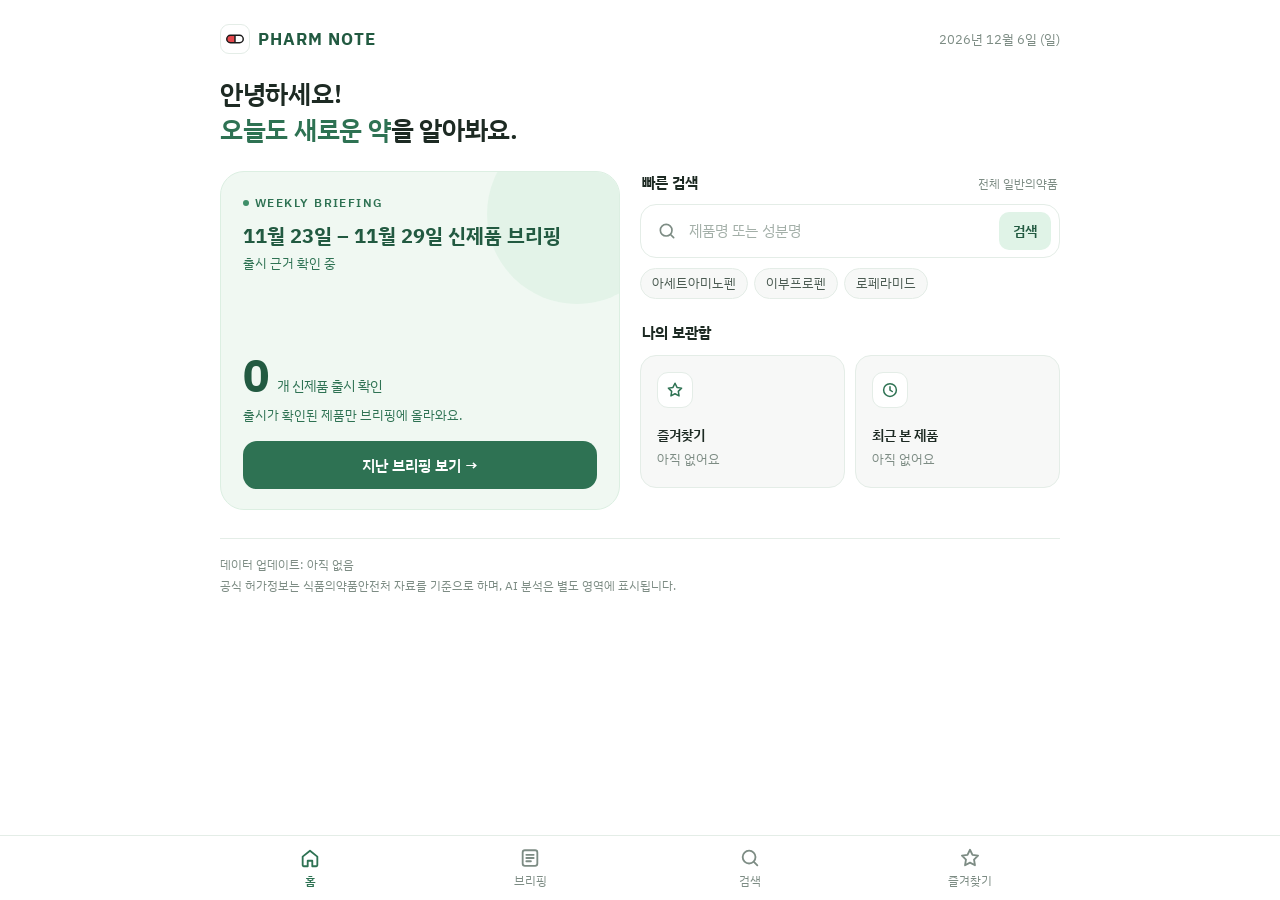
==== index.html @ 7dcdbe64 "Add files via upload" ====
<!DOCTYPE html>
<html lang="ko">
<head>
  <meta charset="UTF-8">
  <meta name="viewport" content="width=device-width, initial-scale=1">
  <title>PHARM NOTE</title>
  <meta name="description" content="약사를 위한 OTC 신제품 브리핑 및 일반의약품 검색">
  <meta name="theme-color" content="#ffffff">
  <link rel="preconnect" href="https://fonts.googleapis.com">
  <link rel="preconnect" href="https://fonts.gstatic.com" crossorigin>
  <link rel="stylesheet" href="https://fonts.googleapis.com/css2?family=IBM+Plex+Sans+KR:wght@400;500;600;700&display=swap">
  <link rel="stylesheet" href="styles/style.css">
</head>
<body>
  <main class="page">

    <!-- ① 상단 -->
    <header class="top">
      <a class="logo" href="index.html" aria-label="PHARM NOTE 홈">
        <span class="logo-mark" aria-hidden="true">
          <svg viewBox="0 0 24 24" aria-hidden="true">
            <path d="M12 8H7a4 4 0 0 0 0 8h5z" fill="#e5484d"/>
            <path d="M12 8h5a4 4 0 0 1 0 8h-5z" fill="#ffffff"/>
            <rect x="3" y="8" width="18" height="8" rx="4" fill="none" stroke="#1a1a1a" stroke-width="1.6"/>
            <path d="M12 8v8" stroke="#1a1a1a" stroke-width="1.6"/>
          </svg>
        </span>
        PHARM NOTE
      </a>
      <span class="today" id="today"></span>
    </header>

    <p class="welcome">안녕하세요!<br><em>오늘도 새로운 약</em>을 알아봐요.</p>

    <div class="home-grid">
      <!-- ② Weekly Briefing (가장 강조되는 카드) -->
      <section class="briefing-card" aria-labelledby="wb-label">
        <span class="eyebrow" id="wb-label"><span class="dot"></span>Weekly Briefing</span>
        <div id="briefing-body" style="display:flex;flex-direction:column;flex:1" aria-live="polite"></div>
      </section>

      <div>
        <!-- ③ 빠른 검색 -->
        <section class="section">
          <div class="section-head">
            <h2 class="section-title">빠른 검색</h2>
            <span class="section-sub">전체 일반의약품</span>
          </div>
          <form class="search-box" id="quick-search" role="search">
            <svg viewBox="0 0 24 24" fill="none" stroke="currentColor" stroke-width="2" stroke-linecap="round" aria-hidden="true"><circle cx="11" cy="11" r="7"/><path d="m20 20-3.5-3.5"/></svg>
            <label class="sr-only" for="q">제품명 또는 성분명</label>
            <input id="q" name="q" type="search" placeholder="제품명 또는 성분명" autocomplete="off">
            <button class="search-go" type="submit">검색</button>
          </form>
          <div class="search-hints">
            <a class="chip" href="pages/search.html?q=%EC%95%84%EC%84%B8%ED%8A%B8%EC%95%84%EB%AF%B8%EB%85%B8%ED%8E%9C">아세트아미노펜</a>
            <a class="chip" href="pages/search.html?q=%EC%9D%B4%EB%B6%80%ED%94%84%EB%A1%9C%ED%8E%9C">이부프로펜</a>
            <a class="chip" href="pages/search.html?q=%EB%A1%9C%ED%8E%98%EB%9D%BC%EB%AF%B8%EB%93%9C">로페라미드</a>
          </div>
        </section>

        <!-- ④ 나의 보관함 (바로가기) -->
        <section class="section">
          <div class="section-head">
            <h2 class="section-title">나의 보관함</h2>
          </div>
          <div class="shelf">
            <a class="shelf-item" href="pages/favorites.html#favorites">
              <span class="shelf-icon" aria-hidden="true">
                <svg viewBox="0 0 24 24" fill="none" stroke="currentColor" stroke-width="2" stroke-linejoin="round"><path d="m12 3 2.7 5.6 6.1.9-4.4 4.3 1 6.1L12 17l-5.4 2.9 1-6.1-4.4-4.3 6.1-.9z"/></svg>
              </span>
              <span>
                <span class="shelf-name">즐겨찾기</span><br>
                <span class="shelf-count" id="fav-count">–</span>
              </span>
            </a>
            <a class="shelf-item" href="pages/favorites.html#recent">
              <span class="shelf-icon" aria-hidden="true">
                <svg viewBox="0 0 24 24" fill="none" stroke="currentColor" stroke-width="2" stroke-linecap="round"><circle cx="12" cy="12" r="8.5"/><path d="M12 7.5V12l3 2"/></svg>
              </span>
              <span>
                <span class="shelf-name">최근 본 제품</span><br>
                <span class="shelf-count" id="recent-count">–</span>
              </span>
            </a>
          </div>
        </section>
      </div>
    </div>

    <footer class="foot-info">
      데이터 업데이트: <span id="updated-at">확인 중…</span><br>
      공식 허가정보는 식품의약품안전처 자료를 기준으로 하며, AI 분석은 별도 영역에 표시됩니다.
    </footer>
  </main>

  <!-- ⑤ 하단 고정 탭 (메뉴 이동) -->
  <nav class="tabbar" aria-label="주요 메뉴">
    <div class="tabbar-inner">
      <a class="tab" href="index.html" aria-current="page">
        <svg viewBox="0 0 24 24" fill="none" stroke="currentColor" stroke-width="2" stroke-linejoin="round"><path d="M4 10.5 12 4l8 6.5V20a1 1 0 0 1-1 1h-4.5v-6h-5v6H5a1 1 0 0 1-1-1z"/></svg>홈
      </a>
      <a class="tab" href="pages/briefing.html">
        <svg viewBox="0 0 24 24" fill="none" stroke="currentColor" stroke-width="2" stroke-linecap="round"><rect x="4" y="3.5" width="16" height="17" rx="2.5"/><path d="M8 8.5h8M8 12h8M8 15.5h5"/></svg>브리핑
      </a>
      <a class="tab" href="pages/search.html">
        <svg viewBox="0 0 24 24" fill="none" stroke="currentColor" stroke-width="2" stroke-linecap="round"><circle cx="11" cy="11" r="7"/><path d="m20 20-3.5-3.5"/></svg>검색
      </a>
      <a class="tab" href="pages/favorites.html">
        <svg viewBox="0 0 24 24" fill="none" stroke="currentColor" stroke-width="2" stroke-linejoin="round"><path d="m12 3 2.7 5.6 6.1.9-4.4 4.3 1 6.1L12 17l-5.4 2.9 1-6.1-4.4-4.3 6.1-.9z"/></svg>즐겨찾기
      </a>
    </div>
  </nav>

  <script src="js/app.js"></script>
  <script src="js/home.js"></script>
</body>
</html>
---- styles/style.css ----
/* =========================================================
   PHARM NOTE — 공통 스타일
   화이트 배경 + 파스텔 그린 / 모바일 우선 반응형
   ========================================================= */

:root {
  /* 색상 */
  --bg: #ffffff;
  --surface: #f7f8f7;           /* 보관함 등 일반 카드: 거의 흰 회색 */
  --card-mint: #f0f8f2;         /* 브리핑 카드: 흰끼 가득한 초록 */
  --card-mint-line: #dcefe2;
  --line: #e4ede7;
  --ink: #1d2a23;
  --ink-soft: #4b5b52;
  --muted: #7d8c84;

  --green-50: #f0f9f3;
  --green-100: #e0f3e7;
  --green-200: #c7e9d4;
  --green-300: #a6dbbd;
  --green-600: #3f8f69;
  --green-700: #2e7253;
  --green-800: #225a41;

  --warn-bg: #fff6e8;
  --warn-ink: #8a5a12;
  --error-bg: #fdeeee;
  --error-ink: #9b2c2c;

  /* 형태 */
  --radius-lg: 24px;
  --radius-md: 16px;
  --radius-sm: 10px;
  --shadow-card: 0 1px 2px rgba(29, 42, 35, 0.04), 0 4px 16px rgba(29, 42, 35, 0.05);

  /* 레이아웃 */
  --page-max: 560px;
  --tabbar-h: 64px;

  --font: "IBM Plex Sans KR", -apple-system, BlinkMacSystemFont, "Apple SD Gothic Neo",
    "Malgun Gothic", "Noto Sans KR", sans-serif;
}

* { box-sizing: border-box; }

html, body {
  margin: 0;
  padding: 0;
  background: var(--bg);
  color: var(--ink);
  font-family: var(--font);
  font-size: 16px;
  line-height: 1.55;
  -webkit-font-smoothing: antialiased;
  word-break: keep-all;
}

a { color: inherit; text-decoration: none; }
button { font: inherit; cursor: pointer; }

.page {
  max-width: var(--page-max);
  margin: 0 auto;
  padding: 20px 20px calc(var(--tabbar-h) + 32px + env(safe-area-inset-bottom, 0px));
}

/* ---------- 상단 헤더 ---------- */
.top {
  display: flex;
  align-items: center;
  justify-content: space-between;
  gap: 12px;
  padding: 4px 0 18px;
}

.logo {
  display: inline-flex;
  align-items: center;
  gap: 8px;
  font-weight: 700;
  font-size: 17px;
  letter-spacing: 0.06em;
  color: var(--green-800);
}

.logo-mark {
  width: 30px;
  height: 30px;
  border-radius: 9px;
  background: #ffffff;
  border: 1px solid var(--line);
  display: grid;
  place-items: center;
}

.logo-mark svg { width: 22px; height: 22px; }

.today {
  font-size: 13px;
  color: var(--muted);
  white-space: nowrap;
}

.welcome {
  margin: 4px 0 22px;
  font-size: 22px;
  font-weight: 600;
  line-height: 1.4;
  letter-spacing: -0.01em;
}

.welcome em {
  font-style: normal;
  color: var(--green-700);
}

/* ---------- Weekly Briefing 강조 카드 ---------- */
.briefing-card {
  position: relative;
  overflow: hidden;
  border-radius: var(--radius-lg);
  background: var(--card-mint);
  border: 1px solid var(--card-mint-line);
  padding: 22px 22px 20px;
  margin-bottom: 18px;
  min-height: 228px;
  display: flex;
  flex-direction: column;
}

.briefing-card::after {
  /* 은은한 원형 장식 */
  content: "";
  position: absolute;
  right: -48px;
  top: -48px;
  width: 180px;
  height: 180px;
  border-radius: 50%;
  background: var(--green-100);
  opacity: 0.8;
  pointer-events: none;
}

.briefing-card > * { position: relative; z-index: 1; }

.eyebrow {
  display: inline-flex;
  align-items: center;
  gap: 6px;
  font-size: 12px;
  font-weight: 600;
  letter-spacing: 0.12em;
  text-transform: uppercase;
  color: var(--green-700);
}

.eyebrow .dot {
  width: 6px;
  height: 6px;
  border-radius: 50%;
  background: var(--green-600);
}

.briefing-title {
  margin: 10px 0 4px;
  font-size: 20px;
  font-weight: 700;
  line-height: 1.35;
  color: var(--green-800);
}

.briefing-period {
  font-size: 13px;
  color: var(--green-700);
}

.briefing-count {
  margin-top: auto;
  padding-top: 18px;
  display: flex;
  align-items: baseline;
  gap: 8px;
}

.briefing-count .num {
  font-size: 44px;
  font-weight: 700;
  line-height: 1;
  color: var(--green-800);
  font-variant-numeric: tabular-nums;
}

.briefing-count .label {
  font-size: 14px;
  color: var(--green-700);
}

.briefing-note {
  margin: 8px 0 0;
  font-size: 13px;
  color: var(--green-700);
}

.btn-primary {
  margin-top: 16px;
  display: flex;
  align-items: center;
  justify-content: center;
  gap: 6px;
  width: 100%;
  height: 48px;
  border: 0;
  border-radius: 14px;
  background: var(--green-700);
  color: #fff;
  font-size: 15px;
  font-weight: 600;
  transition: background 0.15s ease;
}

.btn-primary:hover { background: var(--green-800); }
.btn-primary:focus-visible { outline: 3px solid var(--green-300); outline-offset: 2px; }

/* 로딩 스켈레톤 */
.skeleton {
  background: linear-gradient(90deg, var(--green-100) 0%, #f8fbf9 50%, var(--green-100) 100%);
  background-size: 200% 100%;
  animation: shimmer 1.4s infinite linear;
  border-radius: 8px;
}

@keyframes shimmer {
  from { background-position: 200% 0; }
  to { background-position: -200% 0; }
}

@media (prefers-reduced-motion: reduce) {
  .skeleton { animation: none; }
}

/* ---------- 섹션 공통 ---------- */
.section { margin-bottom: 22px; }

.section-head {
  display: flex;
  align-items: baseline;
  justify-content: space-between;
  margin: 0 2px 10px;
}

.section-title {
  margin: 0;
  font-size: 15px;
  font-weight: 700;
}

.section-sub {
  font-size: 12px;
  color: var(--muted);
}

/* ---------- 빠른 검색 ---------- */
.search-box {
  display: flex;
  align-items: center;
  gap: 10px;
  height: 54px;
  padding: 0 8px 0 16px;
  border: 1.5px solid var(--line);
  border-radius: var(--radius-md);
  background: var(--bg);
  transition: border-color 0.15s ease, box-shadow 0.15s ease;
}

.search-box:focus-within {
  border-color: var(--green-300);
  box-shadow: 0 0 0 4px var(--green-50);
}

.search-box svg { flex: none; width: 20px; height: 20px; color: var(--muted); }

.search-box input {
  flex: 1;
  min-width: 0;
  border: 0;
  outline: 0;
  background: transparent;
  font: inherit;
  font-size: 15px;
  color: var(--ink);
}

.search-box input::placeholder { color: #a3afa8; }

.search-go {
  flex: none;
  height: 38px;
  padding: 0 14px;
  border: 0;
  border-radius: 10px;
  background: var(--green-100);
  color: var(--green-800);
  font-size: 14px;
  font-weight: 600;
}

.search-go:hover { background: var(--green-200); }

.search-hints {
  display: flex;
  flex-wrap: wrap;
  gap: 6px;
  margin-top: 10px;
}

.chip {
  padding: 5px 11px;
  border-radius: 999px;
  background: var(--surface);
  border: 1px solid var(--line);
  font-size: 12.5px;
  color: var(--ink-soft);
}

.chip:hover { border-color: var(--green-300); color: var(--green-800); }

/* ---------- 나의 보관함 ---------- */
.shelf {
  display: grid;
  grid-template-columns: 1fr 1fr;
  gap: 10px;
}

.shelf-item {
  display: flex;
  flex-direction: column;
  gap: 14px;
  padding: 16px;
  border-radius: var(--radius-md);
  background: var(--surface);
  border: 1px solid var(--line);
  transition: border-color 0.15s ease, transform 0.15s ease;
}

.shelf-item:hover { border-color: var(--green-300); transform: translateY(-1px); }

.shelf-icon {
  width: 36px;
  height: 36px;
  border-radius: 11px;
  background: var(--bg);
  display: grid;
  place-items: center;
  color: var(--green-700);
  border: 1px solid var(--line);
}

.shelf-icon svg { width: 18px; height: 18px; }

.shelf-name { font-size: 14px; font-weight: 600; }

.shelf-count {
  font-size: 12.5px;
  color: var(--muted);
  font-variant-numeric: tabular-nums;
}

/* ---------- 하단 정보 ---------- */
.foot-info {
  margin-top: 28px;
  padding-top: 16px;
  border-top: 1px solid var(--line);
  font-size: 12px;
  color: var(--muted);
  line-height: 1.7;
}

/* ---------- 알림 박스 ---------- */
.notice {
  padding: 14px 16px;
  border-radius: var(--radius-sm);
  font-size: 14px;
}

.notice.error { background: var(--error-bg); color: var(--error-ink); }
.notice.warn { background: var(--warn-bg); color: var(--warn-ink); }

.link-btn {
  border: 0;
  background: none;
  padding: 0;
  color: inherit;
  font-weight: 600;
  text-decoration: underline;
}

/* ---------- 서브 페이지 공통 ---------- */
.subhead {
  display: flex;
  align-items: center;
  gap: 8px;
  padding: 4px 0 16px;
}

.back {
  width: 36px;
  height: 36px;
  border-radius: 10px;
  display: grid;
  place-items: center;
  color: var(--ink-soft);
}

.back:hover { background: var(--surface); }
.back svg { width: 20px; height: 20px; }

.page-title { margin: 0; font-size: 19px; font-weight: 700; }

.placeholder {
  padding: 36px 20px;
  border-radius: var(--radius-lg);
  background: var(--surface);
  border: 1px dashed var(--green-300);
  text-align: center;
  color: var(--ink-soft);
}

.placeholder strong { display: block; margin-bottom: 6px; color: var(--green-800); font-size: 16px; }
.placeholder p { margin: 0; font-size: 14px; }

/* ---------- 하단 고정 탭 ---------- */
.tabbar {
  position: fixed;
  left: 0;
  right: 0;
  bottom: 0;
  z-index: 50;
  background: rgba(255, 255, 255, 0.94);
  backdrop-filter: saturate(160%) blur(10px);
  -webkit-backdrop-filter: saturate(160%) blur(10px);
  border-top: 1px solid var(--line);
  padding-bottom: env(safe-area-inset-bottom, 0px);
}

.tabbar-inner {
  max-width: var(--page-max);
  margin: 0 auto;
  height: var(--tabbar-h);
  display: grid;
  grid-template-columns: repeat(4, 1fr);
}

.tab {
  display: flex;
  flex-direction: column;
  align-items: center;
  justify-content: center;
  gap: 3px;
  font-size: 11.5px;
  color: var(--muted);
}

.tab svg { width: 22px; height: 22px; }

.tab[aria-current="page"] { color: var(--green-700); font-weight: 600; }

/* ---------- PC 화면 ---------- */
@media (min-width: 900px) {
  :root { --page-max: 880px; }

  .home-grid {
    display: grid;
    grid-template-columns: 1.15fr 1fr;
    gap: 20px;
    align-items: start;
  }

  .home-grid .briefing-card { min-height: 100%; margin-bottom: 0; }
  .welcome { font-size: 26px; }
}

.sr-only {
  position: absolute;
  width: 1px; height: 1px;
  overflow: hidden;
  clip: rect(0 0 0 0);
  white-space: nowrap;
}

/* =========================================================
   검색 페이지
   ========================================================= */
.segs {
  display: flex;
  gap: 6px;
  overflow-x: auto;
  margin: 12px -20px 0;
  padding: 2px 20px 4px;
  scrollbar-width: none;
}
.segs::-webkit-scrollbar { display: none; }

.seg {
  flex: none;
  padding: 7px 13px;
  border-radius: 999px;
  border: 1px solid var(--line);
  background: var(--bg);
  font-size: 13px;
  color: var(--ink-soft);
}
.seg[aria-pressed="true"] {
  background: var(--green-700);
  border-color: var(--green-700);
  color: #fff;
  font-weight: 600;
}

.filters {
  display: flex;
  flex-wrap: wrap;
  align-items: center;
  gap: 8px;
  margin-top: 10px;
}

.select select {
  height: 36px;
  padding: 0 30px 0 12px;
  border: 1px solid var(--line);
  border-radius: 10px;
  background: var(--bg) url("data:image/svg+xml,%3Csvg xmlns='http://www.w3.org/2000/svg' viewBox='0 0 24 24' fill='none' stroke='%237d8c84' stroke-width='2'%3E%3Cpath d='m6 9 6 6 6-6'/%3E%3C/svg%3E") no-repeat right 8px center / 16px;
  font: inherit;
  font-size: 13px;
  color: var(--ink);
  appearance: none;
  -webkit-appearance: none;
}

.check {
  display: inline-flex;
  align-items: center;
  gap: 6px;
  font-size: 13px;
  color: var(--ink-soft);
  cursor: pointer;
}
.check input { width: 16px; height: 16px; accent-color: var(--green-700); }

.summary {
  margin: 18px 2px 10px;
  font-size: 13.5px;
  color: var(--ink-soft);
}
.summary b { color: var(--ink); }

.results {
  list-style: none;
  margin: 0;
  padding: 0;
  display: grid;
  gap: 10px;
}

.result {
  display: block;
  padding: 15px 16px;
  border: 1px solid var(--line);
  border-radius: var(--radius-md);
  background: var(--bg);
  transition: border-color 0.15s ease, box-shadow 0.15s ease;
}
.result:hover { border-color: var(--green-300); box-shadow: var(--shadow-card); }

.result-top { display: flex; align-items: flex-start; justify-content: space-between; gap: 8px; }
.result-name { font-size: 15.5px; font-weight: 600; line-height: 1.4; }
.chev { flex: none; width: 18px; height: 18px; color: #b5c0ba; margin-top: 2px; }
.result-company { margin-top: 3px; font-size: 13px; color: var(--muted); }
.result-ingr { margin-top: 6px; font-size: 13.5px; color: var(--ink-soft); }

.badges { display: flex; flex-wrap: wrap; gap: 5px; margin-top: 10px; }
.badge {
  padding: 3px 8px;
  border-radius: 6px;
  font-size: 11.5px;
  font-weight: 600;
  line-height: 1.4;
}
.badge.ok { background: var(--green-100); color: var(--green-800); }
.badge.off { background: #f1f1f1; color: #6b6b6b; }
.badge.muted { background: #f6f6f6; color: #8a8a8a; font-weight: 500; }
.badge.supply { background: #eaf2fb; color: #2c5a8a; }
.badge.plain { background: var(--surface); color: var(--ink-soft); font-weight: 500; border: 1px solid var(--line); }

.more-btn {
  display: block;
  width: 100%;
  height: 46px;
  margin-top: 12px;
  border: 1px solid var(--line);
  border-radius: 12px;
  background: var(--bg);
  color: var(--green-800);
  font-size: 14px;
  font-weight: 600;
}
.more-btn:hover { background: var(--surface); }

.empty {
  padding: 32px 16px;
  text-align: center;
  border-radius: var(--radius-md);
  background: var(--surface);
  color: var(--ink-soft);
}
.empty strong { display: block; color: var(--ink); margin-bottom: 6px; }
.empty p { margin: 0; font-size: 13.5px; }

.legend {
  margin-top: 22px;
  padding: 12px 14px;
  border-radius: var(--radius-sm);
  background: var(--surface);
  font-size: 13px;
  color: var(--ink-soft);
}
.legend summary { cursor: pointer; font-weight: 600; color: var(--ink); }
.legend ul { margin: 10px 0 2px; padding-left: 18px; }
.legend li { margin-bottom: 6px; }
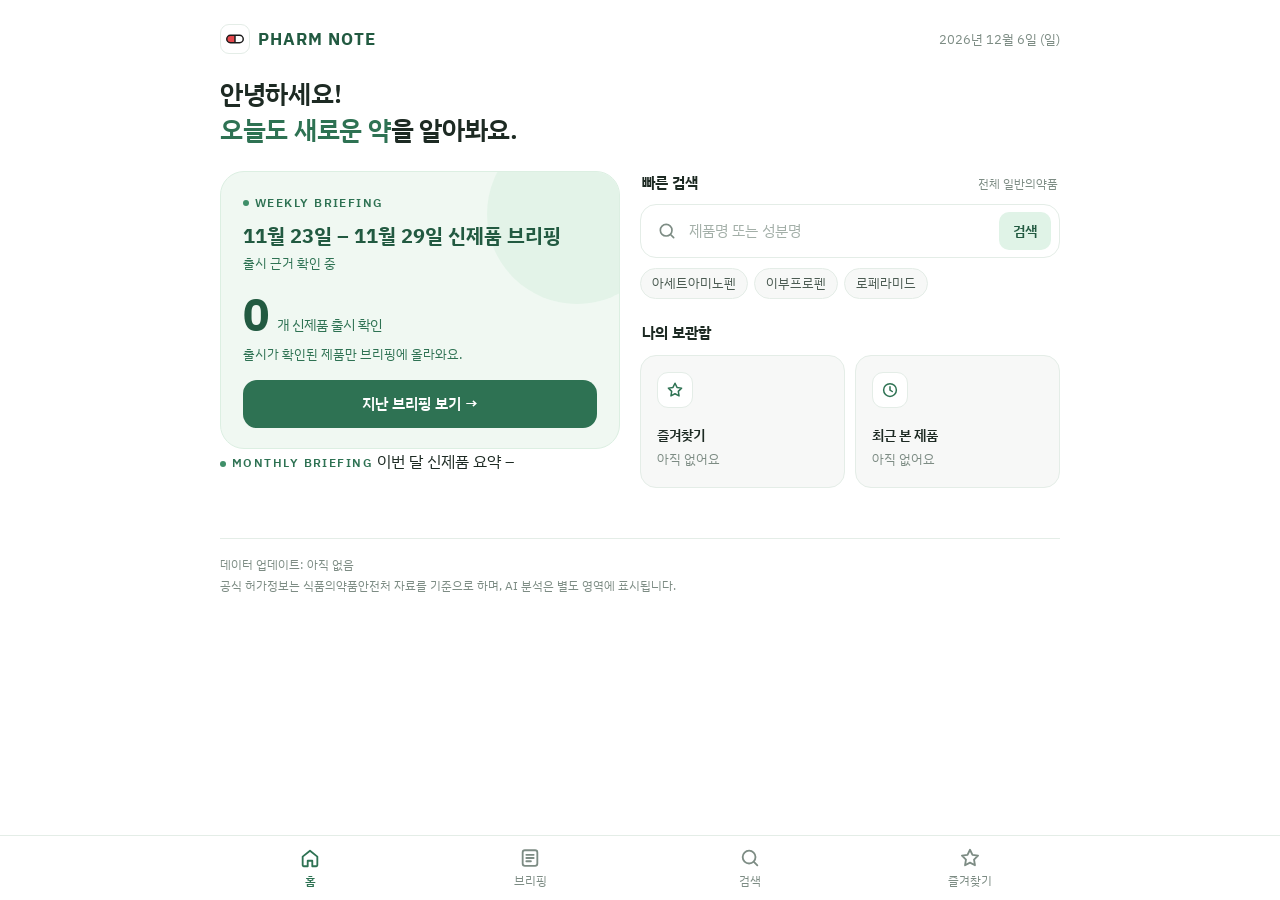
==== commit f9b5fda1: "Add files via upload" ====
--- a/index.html
+++ b/index.html
@@ -33,11 +33,22 @@
     <p class="welcome">안녕하세요!<br><em>오늘도 새로운 약</em>을 알아봐요.</p>
 
     <div class="home-grid">
-      <!-- ② Weekly Briefing (가장 강조되는 카드) -->
-      <section class="briefing-card" aria-labelledby="wb-label">
-        <span class="eyebrow" id="wb-label"><span class="dot"></span>Weekly Briefing</span>
-        <div id="briefing-body" style="display:flex;flex-direction:column;flex:1" aria-live="polite"></div>
-      </section>
+      <div class="briefing-col">
+        <!-- ② Weekly Briefing (가장 강조되는 카드) -->
+        <section class="briefing-card" aria-labelledby="wb-label">
+          <span class="eyebrow" id="wb-label"><span class="dot"></span>Weekly Briefing</span>
+          <div id="briefing-body" style="display:flex;flex-direction:column;flex:1" aria-live="polite"></div>
+        </section>
+
+        <!-- Monthly Briefing (얇고 옅은 카드) -->
+        <a class="monthly-card" id="monthly-card" href="pages/briefing.html">
+          <span class="monthly-left">
+            <span class="eyebrow small"><span class="dot"></span>Monthly Briefing</span>
+            <span class="monthly-title" id="monthly-title">이번 달 신제품 요약</span>
+          </span>
+          <span class="monthly-count" id="monthly-count">–</span>
+        </a>
+      </div>
 
       <div>
         <!-- ③ 빠른 검색 -->
--- a/styles/style.css
+++ b/styles/style.css
@@ -628,3 +628,261 @@
 .legend summary { cursor: pointer; font-weight: 600; color: var(--ink); }
 .legend ul { margin: 10px 0 2px; padding-left: 18px; }
 .legend li { margin-bottom: 6px; }
+
+/* =========================================================
+   제품 상세 페이지
+   ========================================================= */
+.fav-btn {
+  width: 40px; height: 40px;
+  border: 1px solid var(--line);
+  border-radius: 12px;
+  background: var(--bg);
+  display: grid; place-items: center;
+  color: var(--muted);
+}
+.fav-btn svg { width: 20px; height: 20px; fill: none; }
+.fav-btn[aria-pressed="true"] { color: #d99a12; border-color: #f1dca8; background: #fffaf0; }
+.fav-btn[aria-pressed="true"] svg { fill: #f3b62b; stroke: #d99a12; }
+
+.hero { padding: 4px 2px 18px; }
+.product-name { margin: 10px 0 4px; font-size: 22px; font-weight: 700; line-height: 1.35; letter-spacing: -0.01em; }
+.product-company { margin: 0; font-size: 14px; color: var(--muted); }
+.badge.launch { background: var(--green-700); color: #fff; }
+
+.sec {
+  position: relative;
+  margin-bottom: 14px;
+  padding: 18px 18px 16px;
+  border: 1px solid var(--line);
+  border-radius: var(--radius-md);
+  background: var(--bg);
+}
+.sec-title {
+  display: flex; align-items: center; gap: 8px;
+  margin: 0 0 14px;
+  font-size: 16px; font-weight: 700;
+}
+.sec-title .num {
+  width: 22px; height: 22px;
+  border-radius: 7px;
+  background: var(--surface);
+  border: 1px solid var(--line);
+  display: grid; place-items: center;
+  font-size: 12px; color: var(--ink-soft);
+}
+.sub-title { margin: 4px 0 10px; font-size: 14px; font-weight: 600; }
+.sec-note { margin: 12px 0 0; font-size: 12.5px; color: var(--muted); line-height: 1.6; }
+.hint { margin-left: 4px; font-size: 11.5px; font-weight: 500; color: var(--muted); }
+.none { color: #a3afa8; }
+.none-block { margin: 0; padding: 14px; border-radius: 10px; background: var(--surface); font-size: 13.5px; color: var(--muted); }
+
+.kvs { margin: 0; display: grid; }
+.kv {
+  display: grid;
+  grid-template-columns: 104px 1fr;
+  gap: 12px;
+  padding: 9px 0;
+  border-top: 1px solid var(--line);
+  font-size: 14px;
+}
+.kv:first-child { border-top: 0; padding-top: 0; }
+.kv dt { color: var(--muted); }
+.kv dd { margin: 0; color: var(--ink); word-break: break-all; }
+
+.ingr-list { margin: 0; padding: 0; list-style: none; display: flex; flex-wrap: wrap; gap: 6px; }
+.ingr-list li {
+  padding: 6px 11px;
+  border-radius: 8px;
+  background: var(--surface);
+  border: 1px solid var(--line);
+  font-size: 13.5px;
+}
+
+a.ext { color: var(--green-700); font-weight: 600; text-decoration: underline; text-underline-offset: 2px; }
+
+/* 공식 정보 영역: 초록 */
+.zone-official { border-color: var(--card-mint-line); background: #fbfdfc; padding-top: 40px; }
+.zone-label {
+  position: absolute; top: 0; left: 0; right: 0;
+  padding: 6px 18px;
+  border-radius: var(--radius-md) var(--radius-md) 0 0;
+  font-size: 11.5px; font-weight: 700; letter-spacing: 0.02em;
+}
+.zone-label.official { background: var(--card-mint); color: var(--green-800); border-bottom: 1px solid var(--card-mint-line); }
+
+/* AI 분석 영역: 보라 계열 + 점선 (공식 정보와 확실히 구분) */
+.zone-ai {
+  position: relative;
+  margin-top: 18px;
+  padding: 40px 16px 14px;
+  border: 1.5px dashed #cfc6ea;
+  border-radius: var(--radius-md);
+  background: #faf8fe;
+}
+.zone-label.ai { background: #efebfa; color: #5a4a96; border-bottom: 1px dashed #cfc6ea; padding-left: 16px; }
+.none-block.ai { background: #f3f0fb; color: #6f6795; }
+
+.qa { padding: 12px 0; border-top: 1px solid var(--line); }
+.qa:first-of-type { border-top: 0; padding-top: 0; }
+.qa h3 { margin: 0 0 6px; font-size: 13.5px; font-weight: 700; color: var(--green-800); }
+.zone-ai .qa h3 { color: #5a4a96; }
+.qa p { margin: 0; font-size: 14px; line-height: 1.7; color: var(--ink); white-space: pre-line; }
+
+.btn-outline {
+  display: flex; align-items: center; justify-content: center;
+  height: 44px; margin-top: 14px;
+  border: 1px solid var(--card-mint-line);
+  border-radius: 12px;
+  background: var(--bg);
+  color: var(--green-800);
+  font-size: 14px; font-weight: 600;
+}
+.btn-outline:hover { background: var(--card-mint); }
+
+.mini-list { margin: 0; padding: 0; list-style: none; border: 1px solid var(--line); border-radius: 12px; overflow: hidden; }
+.mini-list li + li { border-top: 1px solid var(--line); }
+.mini-list a { display: block; padding: 10px 12px; }
+.mini-list a:hover { background: var(--surface); }
+.mini-name { display: block; font-size: 14px; font-weight: 600; }
+.mini-meta { display: block; font-size: 12.5px; color: var(--muted); }
+
+.sources { margin: 0; padding-left: 18px; font-size: 13.5px; line-height: 1.9; }
+
+.toast {
+  position: fixed; left: 50%; bottom: calc(var(--tabbar-h) + 20px + env(safe-area-inset-bottom, 0px));
+  transform: translate(-50%, 10px);
+  padding: 10px 16px;
+  border-radius: 999px;
+  background: var(--ink); color: #fff;
+  font-size: 13.5px;
+  opacity: 0; pointer-events: none;
+  transition: opacity 0.2s ease, transform 0.2s ease;
+  z-index: 60;
+}
+.toast.show { opacity: 1; transform: translate(-50%, 0); }
+
+.ingr-table { width: 100%; border-collapse: collapse; font-size: 14px; }
+.ingr-table th { text-align: left; font-size: 12px; font-weight: 600; color: var(--muted); padding: 0 0 8px; border-bottom: 1px solid var(--line); }
+.ingr-table td { padding: 9px 0; border-bottom: 1px solid var(--line); vertical-align: top; }
+.ingr-table td.amt { text-align: right; white-space: nowrap; padding-left: 12px; font-variant-numeric: tabular-nums; }
+.ingr-table th:last-child { text-align: right; }
+.ingr-table .eng { display: block; font-size: 12px; color: var(--muted); }
+.ingr-list li { word-break: break-word; max-width: 100%; }
+
+/* =========================================================
+   나의 보관함 (즐겨찾기 · 최근 본 제품)
+   ========================================================= */
+.tabs2 {
+  display: grid;
+  grid-template-columns: 1fr 1fr;
+  padding: 4px;
+  border-radius: 14px;
+  background: var(--surface);
+  border: 1px solid var(--line);
+  margin-bottom: 16px;
+}
+.tabs2 button {
+  height: 40px;
+  border: 0;
+  border-radius: 10px;
+  background: transparent;
+  font-size: 14px;
+  color: var(--muted);
+}
+.tabs2 button[aria-selected="true"] {
+  background: var(--bg);
+  color: var(--ink);
+  font-weight: 600;
+  box-shadow: 0 1px 3px rgba(29, 42, 35, 0.08);
+}
+.tabs2 .cnt { margin-left: 4px; font-size: 12px; color: var(--green-700); font-variant-numeric: tabular-nums; }
+
+.saved-list { list-style: none; margin: 0; padding: 0; display: grid; gap: 8px; }
+.saved-item {
+  display: flex;
+  align-items: center;
+  border: 1px solid var(--line);
+  border-radius: var(--radius-md);
+  background: var(--bg);
+}
+.saved-item:hover { border-color: var(--green-300); }
+.saved-link { flex: 1; min-width: 0; padding: 13px 4px 13px 16px; }
+.saved-link strong { display: block; font-size: 15px; font-weight: 600; line-height: 1.4; }
+.saved-link span { display: block; margin-top: 2px; font-size: 12.5px; color: var(--muted); }
+.saved-action {
+  flex: none;
+  width: 48px;
+  height: 48px;
+  margin-right: 4px;
+  border: 0;
+  border-radius: 12px;
+  background: transparent;
+  color: var(--muted);
+  display: grid;
+  place-items: center;
+}
+.saved-action:hover { background: var(--surface); }
+.saved-action svg { width: 20px; height: 20px; }
+.star-on { fill: #f3b62b; stroke: #d99a12; }
+
+#clear-area .more-btn { color: var(--ink-soft); }
+.more-btn.danger { color: var(--error-ink) !important; border-color: #f0c4c4; background: var(--error-bg); }
+
+/* =========================================================
+   주간 브리핑
+   ========================================================= */
+.week-area { margin-bottom: 14px; }
+
+.week-head {
+  position: relative;
+  overflow: hidden;
+  border-radius: var(--radius-lg);
+  background: var(--card-mint);
+  border: 1px solid var(--card-mint-line);
+  padding: 20px 22px;
+  margin-bottom: 16px;
+}
+.week-head .briefing-count { padding-top: 12px; }
+
+.b-card {
+  padding: 18px;
+  margin-bottom: 14px;
+  border: 1px solid var(--line);
+  border-radius: var(--radius-md);
+  background: var(--bg);
+}
+.b-top { display: flex; align-items: center; gap: 8px; flex-wrap: wrap; }
+.b-date { font-size: 12.5px; font-weight: 600; color: var(--green-800); font-variant-numeric: tabular-nums; }
+.b-name { margin: 10px 0 2px; font-size: 18px; font-weight: 700; line-height: 1.4; }
+.b-company { margin: 0 0 14px; font-size: 13px; color: var(--muted); }
+
+.b-block {
+  position: relative;
+  margin-top: 10px;
+  padding: 34px 14px 12px;
+  border-radius: 12px;
+}
+.b-block.official { background: #fbfdfc; border: 1px solid var(--card-mint-line); }
+.b-block.ai { background: #faf8fe; border: 1.5px dashed #cfc6ea; }
+.b-label {
+  position: absolute; top: 0; left: 0; right: 0;
+  padding: 5px 14px;
+  border-radius: 12px 12px 0 0;
+  font-size: 11px; font-weight: 700;
+}
+.b-block.official .b-label { background: var(--card-mint); color: var(--green-800); border-bottom: 1px solid var(--card-mint-line); }
+.b-block.ai .b-label { background: #efebfa; color: #5a4a96; border-bottom: 1px dashed #cfc6ea; }
+
+.b-card h3 { margin: 10px 0 4px; font-size: 13px; font-weight: 700; color: var(--green-800); }
+.b-card h3:first-of-type { margin-top: 0; }
+.b-block.ai h3 { color: #5a4a96; }
+.b-text { margin: 0; font-size: 14px; line-height: 1.65; }
+.b-text.none { color: var(--muted); font-size: 13px; }
+
+.b-ingr { list-style: none; margin: 0; padding: 0; font-size: 13.5px; }
+.b-ingr li { display: flex; justify-content: space-between; gap: 12px; padding: 4px 0; border-bottom: 1px dashed var(--line); }
+.b-ingr li:last-child { border-bottom: 0; }
+.b-ingr b { font-weight: 600; white-space: nowrap; font-variant-numeric: tabular-nums; }
+
+.b-evidence { margin-top: 14px; }
+.b-evidence ul { margin: 0; padding-left: 18px; font-size: 13.5px; line-height: 1.8; }
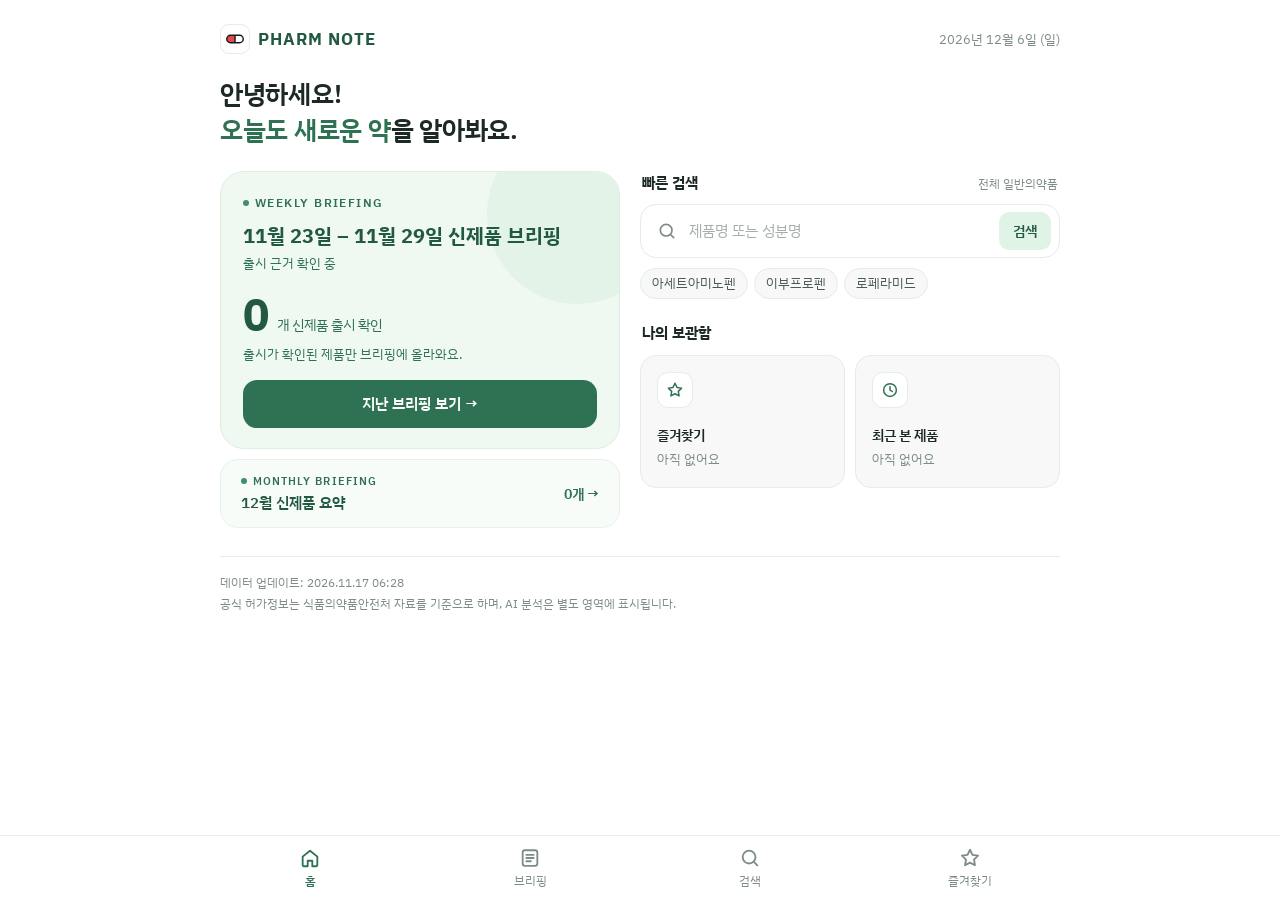
==== commit 9a379343: "Add files via upload" ====
--- a/index.html
+++ b/index.html
@@ -9,7 +9,7 @@
   <link rel="preconnect" href="https://fonts.googleapis.com">
   <link rel="preconnect" href="https://fonts.gstatic.com" crossorigin>
   <link rel="stylesheet" href="https://fonts.googleapis.com/css2?family=IBM+Plex+Sans+KR:wght@400;500;600;700&display=swap">
-  <link rel="stylesheet" href="styles/style.css">
+  <link rel="stylesheet" href="styles/style.css?v=7">
 </head>
 <body>
   <main class="page">
@@ -123,7 +123,7 @@
     </div>
   </nav>
 
-  <script src="js/app.js"></script>
-  <script src="js/home.js"></script>
+  <script src="js/app.js?v=7"></script>
+  <script src="js/home.js?v=7"></script>
 </body>
 </html>
--- a/styles/style.css
+++ b/styles/style.css
@@ -886,3 +886,111 @@
 
 .b-evidence { margin-top: 14px; }
 .b-evidence ul { margin: 0; padding-left: 18px; font-size: 13.5px; line-height: 1.8; }
+
+/* =========================================================
+   관리자 — 출시 확인 관리
+   ========================================================= */
+body.admin { background: #fafbfa; }
+.admin-badge { background: var(--ink); color: #fff; }
+.notice.info { background: #eef4fb; color: #2c4a6b; margin-bottom: 14px; line-height: 1.65; }
+
+.a-add {
+  margin-bottom: 14px;
+  padding: 14px 16px;
+  border-radius: var(--radius-md);
+  border: 1px solid var(--line);
+  background: var(--bg);
+}
+.a-add summary { cursor: pointer; font-weight: 600; font-size: 14px; color: var(--green-800); }
+.add-row { display: flex; align-items: center; justify-content: space-between; gap: 10px; padding: 10px 12px; }
+.add-row > span:first-child { min-width: 0; }
+
+.tabs3 {
+  display: grid;
+  grid-template-columns: repeat(3, 1fr);
+  padding: 4px;
+  border-radius: 14px;
+  background: var(--surface);
+  border: 1px solid var(--line);
+  margin-bottom: 14px;
+}
+.tabs3 button { height: 40px; border: 0; border-radius: 10px; background: transparent; font-size: 13.5px; color: var(--muted); }
+.tabs3 button[aria-selected="true"] { background: var(--bg); color: var(--ink); font-weight: 600; box-shadow: 0 1px 3px rgba(29,42,35,.08); }
+.tabs3 .cnt { margin-left: 3px; font-size: 12px; color: var(--green-700); }
+
+.a-card { padding: 18px; margin-bottom: 14px; border: 1px solid var(--line); border-radius: var(--radius-md); background: var(--bg); }
+.a-top { display: flex; justify-content: space-between; align-items: center; gap: 8px; }
+.a-seen { font-size: 12px; color: var(--muted); }
+.a-name { margin: 10px 0 12px; font-size: 17px; font-weight: 700; line-height: 1.4; }
+.a-kvs .kv { grid-template-columns: 92px 1fr; font-size: 13.5px; }
+.a-links { margin: 0; padding-left: 16px; }
+
+.a-form { margin-top: 14px; padding-top: 12px; border-top: 1px solid var(--line); }
+.a-form summary { cursor: pointer; font-weight: 600; font-size: 14px; color: var(--green-800); margin-bottom: 4px; }
+.a-form label { display: block; margin-top: 12px; font-size: 13px; font-weight: 600; color: var(--ink-soft); }
+.a-form .req { margin-left: 4px; font-size: 11px; color: var(--error-ink); font-weight: 600; }
+.a-form .opt { margin-left: 4px; font-size: 11px; color: var(--muted); font-weight: 500; }
+.a-form input, .a-form textarea {
+  display: block; width: 100%; margin-top: 6px; padding: 10px 12px;
+  border: 1px solid var(--line); border-radius: 10px; background: var(--bg);
+  font: inherit; font-size: 14px; color: var(--ink); font-weight: 400;
+}
+.a-form input:focus, .a-form textarea:focus { outline: 0; border-color: var(--green-300); box-shadow: 0 0 0 3px var(--green-50); }
+.a-error { margin: 12px 0 0; padding: 10px 12px; border-radius: 10px; background: var(--error-bg); color: var(--error-ink); font-size: 13px; }
+.a-actions { margin-top: 4px; }
+.a-sub { display: flex; gap: 8px; margin-top: 8px; }
+.btn-ghost {
+  flex: 1; height: 40px; padding: 0 12px; border: 1px solid var(--line); border-radius: 10px;
+  background: var(--bg); font-size: 13px; font-weight: 600; color: var(--ink-soft); white-space: nowrap;
+}
+.btn-ghost:hover { background: var(--surface); }
+.btn-ghost.danger { color: var(--error-ink); }
+.add-row .btn-ghost { flex: none; height: 34px; }
+
+/* =========================================================
+   Monthly Briefing
+   ========================================================= */
+.briefing-col { display: flex; flex-direction: column; gap: 10px; margin-bottom: 18px; }
+.briefing-col .briefing-card { margin-bottom: 0; }
+.monthly-card {
+  display: flex;
+  align-items: center;
+  justify-content: space-between;
+  gap: 12px;
+  padding: 13px 20px;
+  border-radius: 18px;
+  background: #f8fcf9;
+  border: 1px solid #e6f2ea;
+  transition: border-color 0.15s ease;
+}
+.monthly-card:hover { border-color: var(--green-300); }
+.monthly-left { display: flex; flex-direction: column; gap: 2px; min-width: 0; }
+.eyebrow.small { font-size: 10.5px; letter-spacing: 0.1em; }
+.monthly-title { font-size: 15px; font-weight: 600; color: var(--green-800); }
+.monthly-count { flex: none; font-size: 14px; font-weight: 600; color: var(--green-700); font-variant-numeric: tabular-nums; }
+
+.mode-tabs { margin-bottom: 10px; }
+
+.month-head {
+  padding: 16px 20px;
+  margin-bottom: 14px;
+  border-radius: 18px;
+  background: #f8fcf9;
+  border: 1px solid #e6f2ea;
+}
+.month-title { margin: 6px 0 2px; font-size: 18px; font-weight: 700; color: var(--green-800); }
+.month-sub { margin: 0; font-size: 13px; color: var(--green-700); }
+
+.month-list { list-style: none; margin: 0; padding: 0; border: 1px solid var(--line); border-radius: var(--radius-md); overflow: hidden; background: var(--bg); }
+.month-list li + li { border-top: 1px solid var(--line); }
+.month-list a { display: flex; gap: 14px; align-items: flex-start; padding: 13px 16px; }
+.month-list a:hover { background: var(--surface); }
+.m-date { flex: none; width: 44px; font-size: 13px; font-weight: 700; color: var(--green-700); font-variant-numeric: tabular-nums; padding-top: 1px; }
+.m-body { min-width: 0; }
+.m-body strong { display: block; font-size: 14.5px; font-weight: 600; line-height: 1.4; }
+.m-body span { display: block; font-size: 12.5px; color: var(--muted); margin-top: 2px; }
+
+@media (min-width: 900px) {
+  .briefing-col { margin-bottom: 0; }
+  .home-grid .briefing-card { min-height: 228px; }
+}
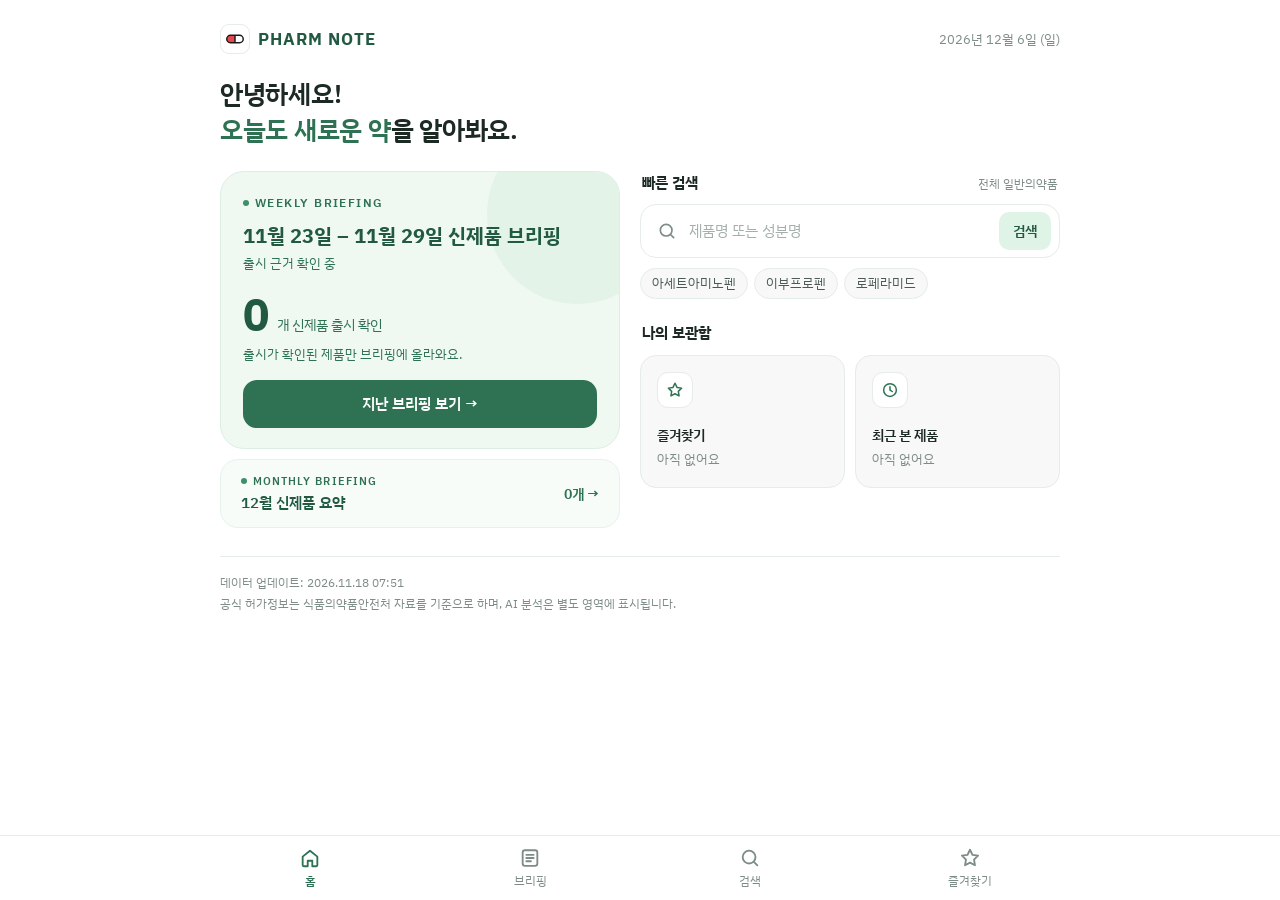
==== commit 76b248f5: "Add files via upload" ====
--- a/index.html
+++ b/index.html
@@ -9,7 +9,7 @@
   <link rel="preconnect" href="https://fonts.googleapis.com">
   <link rel="preconnect" href="https://fonts.gstatic.com" crossorigin>
   <link rel="stylesheet" href="https://fonts.googleapis.com/css2?family=IBM+Plex+Sans+KR:wght@400;500;600;700&display=swap">
-  <link rel="stylesheet" href="styles/style.css?v=7">
+  <link rel="stylesheet" href="styles/style.css?v=8">
 </head>
 <body>
   <main class="page">
@@ -123,7 +123,7 @@
     </div>
   </nav>
 
-  <script src="js/app.js?v=7"></script>
-  <script src="js/home.js?v=7"></script>
+  <script src="js/app.js?v=8"></script>
+  <script src="js/home.js?v=8"></script>
 </body>
 </html>
--- a/styles/style.css
+++ b/styles/style.css
@@ -994,3 +994,56 @@
   .briefing-col { margin-bottom: 0; }
   .home-grid .briefing-card { min-height: 228px; }
 }
+
+/* 관리자 화면 버튼 다듬기 (v7) */
+.tabs3 button, .tabs2 button { -webkit-appearance: none; appearance: none; font-family: inherit; cursor: pointer; transition: background .15s ease, color .15s ease; }
+.tabs3 button:not([aria-selected="true"]):hover { color: var(--ink-soft); }
+.a-actions .btn-primary { height: 50px; font-size: 15px; }
+.a-sub { display: grid; grid-template-columns: 1fr 1fr; gap: 8px; }
+.btn-ghost {
+  -webkit-appearance: none; appearance: none; font-family: inherit; cursor: pointer;
+  height: 44px; border-radius: 12px; border: 1px solid var(--line); background: var(--surface);
+  color: var(--ink-soft); font-size: 13.5px; font-weight: 600; transition: background .15s ease, border-color .15s ease;
+}
+.btn-ghost:hover { background: #eef1ef; border-color: #d9e1dc; }
+.btn-ghost.danger { background: #fff7f7; border-color: #f3d6d6; color: var(--error-ink); }
+.btn-ghost.danger:hover { background: var(--error-bg); }
+.btn-ghost.ai { background: #f3f0fb; border-color: #ddd5f3; color: #5a4a96; }
+.btn-ghost.ai:hover { background: #ebe6f8; }
+.a-form summary, .a-add summary { list-style: none; display: flex; align-items: center; gap: 6px; }
+.a-form summary::-webkit-details-marker, .a-add summary::-webkit-details-marker { display: none; }
+.a-form summary::before, .a-add summary::before {
+  content: ""; width: 7px; height: 7px; border-right: 2px solid currentColor; border-bottom: 2px solid currentColor;
+  transform: rotate(-45deg); transition: transform .15s ease; margin-right: 4px;
+}
+.a-form[open] summary::before, .a-add[open] summary::before { transform: rotate(45deg); }
+.badge { display: inline-block; }
+
+/* 관리자 — AI 분석 초안 영역 */
+.a-ai {
+  margin-top: 14px; padding: 12px 14px; border-radius: 12px;
+  background: #faf8fe; border: 1.5px dashed #cfc6ea;
+}
+.a-ai summary { cursor: pointer; list-style: none; display: flex; align-items: center; justify-content: space-between; gap: 8px; }
+.a-ai summary::-webkit-details-marker { display: none; }
+.a-ai-label { font-size: 13px; font-weight: 700; color: #5a4a96; }
+.a-ai-state { font-size: 11.5px; font-weight: 600; padding: 3px 8px; border-radius: 6px; background: #efebfa; color: #6f6795; }
+.a-ai-state.approved { background: #5a4a96; color: #fff; }
+.a-ai-field { display: block; margin-top: 10px; font-size: 12.5px; font-weight: 700; color: #5a4a96; }
+.a-ai-field textarea {
+  display: block; width: 100%; margin-top: 5px; padding: 9px 11px; border-radius: 10px;
+  border: 1px solid #ddd5f3; background: #fff; font: inherit; font-size: 13.5px; font-weight: 400; line-height: 1.6; color: var(--ink);
+}
+
+.sheet {
+  position: fixed; left: 0; right: 0; bottom: 0; z-index: 70;
+  padding: 0 12px calc(12px + env(safe-area-inset-bottom, 0px));
+}
+.sheet-inner {
+  max-width: 540px; margin: 0 auto; padding: 16px 18px; border-radius: 18px;
+  background: var(--ink); color: #fff; box-shadow: 0 8px 30px rgba(0,0,0,.2);
+}
+.sheet-inner strong { display: block; font-size: 15px; margin-bottom: 6px; }
+.sheet-inner p { margin: 0; font-size: 13.5px; line-height: 1.6; color: #dfe7e2; }
+.sheet-btns { display: grid; grid-template-columns: 1fr 1fr; gap: 8px; margin-top: 12px; }
+.sheet-btns .btn-ghost { display: grid; place-items: center; background: rgba(255,255,255,.1); border-color: rgba(255,255,255,.2); color: #fff; }
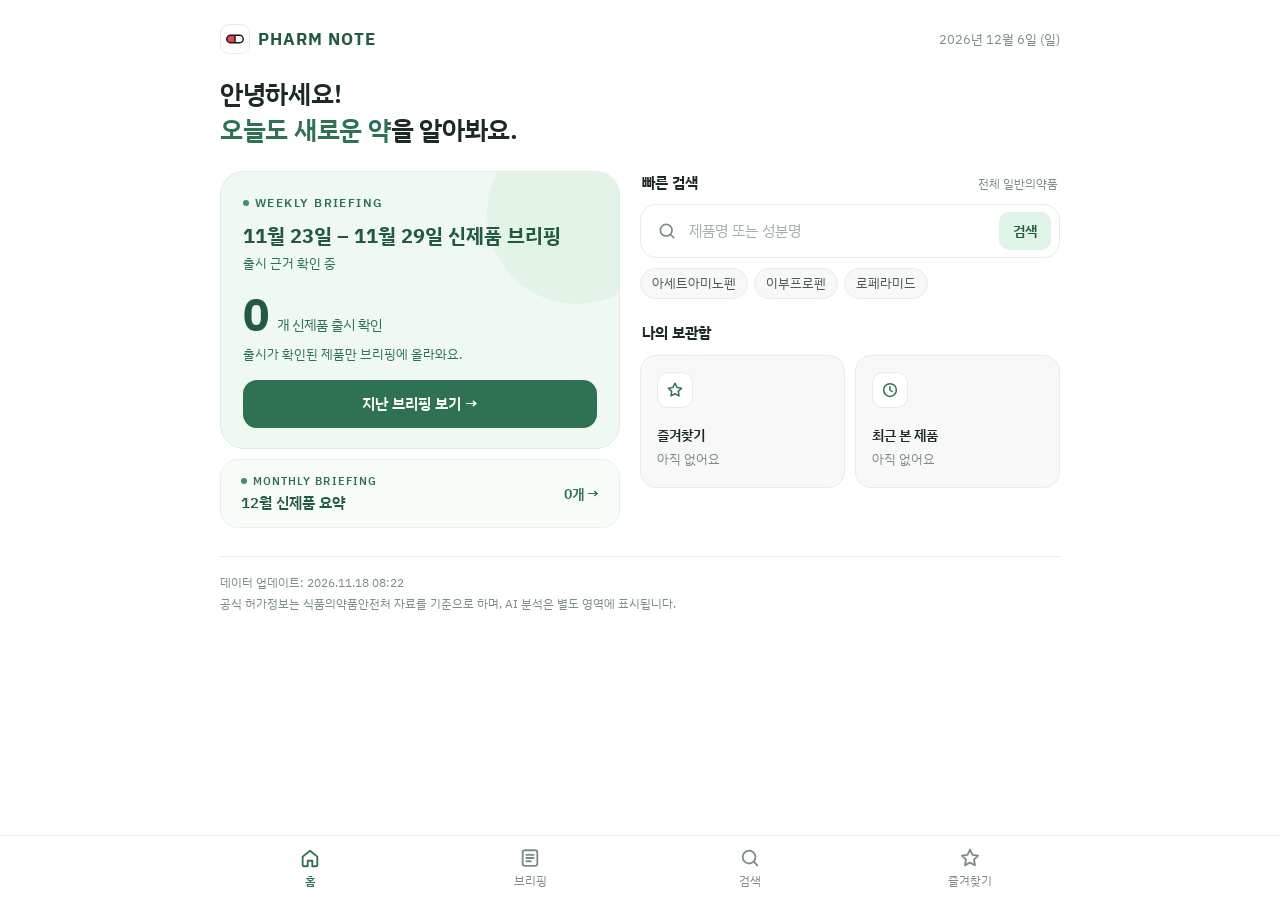
==== commit 27b31c14: "Add files via upload" ====
--- a/index.html
+++ b/index.html
@@ -9,7 +9,7 @@
   <link rel="preconnect" href="https://fonts.googleapis.com">
   <link rel="preconnect" href="https://fonts.gstatic.com" crossorigin>
   <link rel="stylesheet" href="https://fonts.googleapis.com/css2?family=IBM+Plex+Sans+KR:wght@400;500;600;700&display=swap">
-  <link rel="stylesheet" href="styles/style.css?v=8">
+  <link rel="stylesheet" href="styles/style.css?v=9">
 </head>
 <body>
   <main class="page">
@@ -123,7 +123,7 @@
     </div>
   </nav>
 
-  <script src="js/app.js?v=8"></script>
-  <script src="js/home.js?v=8"></script>
+  <script src="js/app.js?v=9"></script>
+  <script src="js/home.js?v=9"></script>
 </body>
 </html>
--- a/styles/style.css
+++ b/styles/style.css
@@ -1047,3 +1047,15 @@
 .sheet-inner p { margin: 0; font-size: 13.5px; line-height: 1.6; color: #dfe7e2; }
 .sheet-btns { display: grid; grid-template-columns: 1fr 1fr; gap: 8px; margin-top: 12px; }
 .sheet-btns .btn-ghost { display: grid; place-items: center; background: rgba(255,255,255,.1); border-color: rgba(255,255,255,.2); color: #fff; }
+
+/* 관리자 — 비교 제품 직접 고르기 */
+.a-cmp { margin-top: 12px; padding: 10px 12px; border-radius: 10px; background: #fff; border: 1px solid #e6e0f5; }
+.a-cmp summary { cursor: pointer; font-size: 12.5px; font-weight: 700; color: #5a4a96; }
+.a-cmp .opt { display: block; margin: 2px 0 0; font-weight: 500; }
+.cmp-chosen { display: flex; flex-wrap: wrap; gap: 6px; margin: 10px 0 8px; }
+.cmp-chip { display: inline-flex; align-items: center; gap: 4px; padding: 4px 4px 4px 10px; border-radius: 999px; background: #efebfa; color: #4a3d80; font-size: 12.5px; font-weight: 600; }
+.cmp-chip button { border: 0; background: transparent; color: #6f6795; width: 22px; height: 22px; border-radius: 50%; cursor: pointer; }
+.cmp-chip button:hover { background: #ddd5f3; }
+.cmp-q { display: block; width: 100%; padding: 9px 11px; border-radius: 10px; border: 1px solid #ddd5f3; font: inherit; font-size: 13.5px; }
+.cmp-results .add-row { padding: 8px 2px; border-bottom: 1px dashed var(--line); }
+.cmp-results .btn-ghost { flex: none; height: 32px; }
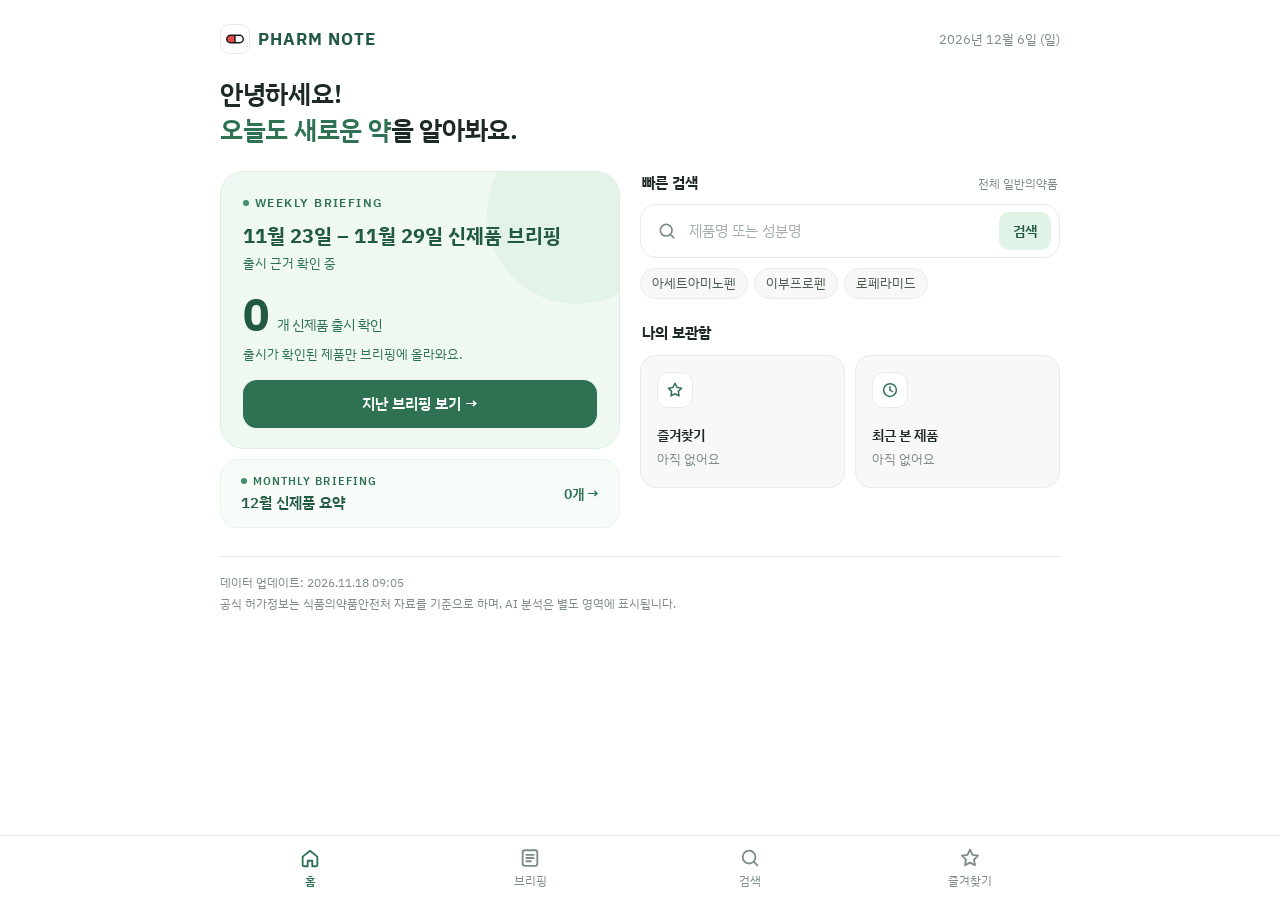
==== commit 355120b3: "Add files via upload" ====
--- a/index.html
+++ b/index.html
@@ -9,7 +9,7 @@
   <link rel="preconnect" href="https://fonts.googleapis.com">
   <link rel="preconnect" href="https://fonts.gstatic.com" crossorigin>
   <link rel="stylesheet" href="https://fonts.googleapis.com/css2?family=IBM+Plex+Sans+KR:wght@400;500;600;700&display=swap">
-  <link rel="stylesheet" href="styles/style.css?v=9">
+  <link rel="stylesheet" href="styles/style.css?v=10">
 </head>
 <body>
   <main class="page">
@@ -123,7 +123,7 @@
     </div>
   </nav>
 
-  <script src="js/app.js?v=9"></script>
-  <script src="js/home.js?v=9"></script>
+  <script src="js/app.js?v=10"></script>
+  <script src="js/home.js?v=10"></script>
 </body>
 </html>
--- a/styles/style.css
+++ b/styles/style.css
@@ -1059,3 +1059,7 @@
 .cmp-q { display: block; width: 100%; padding: 9px 11px; border-radius: 10px; border: 1px solid #ddd5f3; font: inherit; font-size: 13.5px; }
 .cmp-results .add-row { padding: 8px 2px; border-bottom: 1px dashed var(--line); }
 .cmp-results .btn-ghost { flex: none; height: 32px; }
+
+/* 관리자 — 지난 자동 수집 요약 */
+.collect-report { margin-bottom: 14px; padding: 12px 14px; border-radius: 12px; background: var(--card-mint); border: 1px solid var(--card-mint-line); font-size: 13px; line-height: 1.7; color: var(--green-800); }
+.collect-report .warn-text { color: var(--warn-ink); }
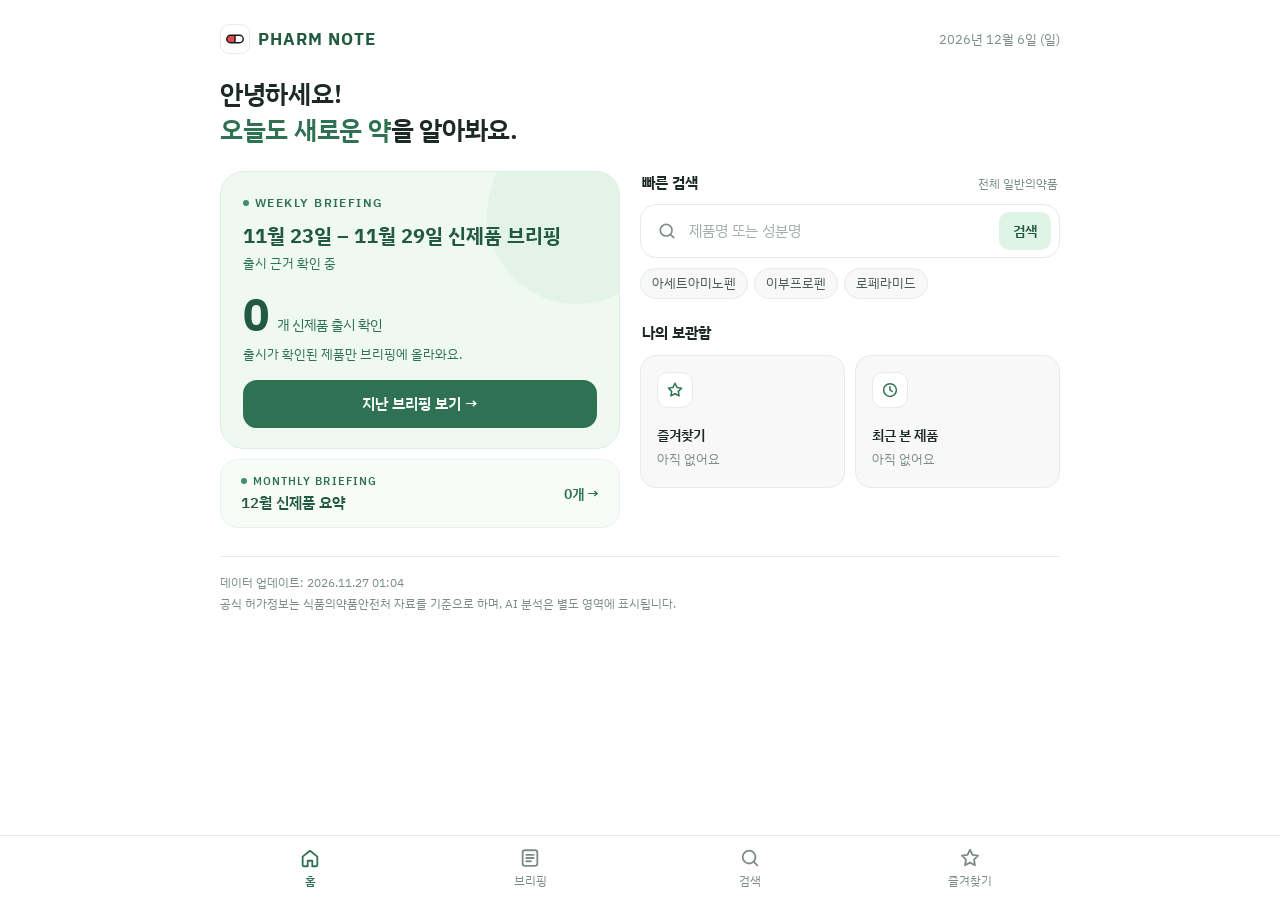
==== commit 82753aa7: "Add files via upload" ====
--- a/index.html
+++ b/index.html
@@ -9,7 +9,7 @@
   <link rel="preconnect" href="https://fonts.googleapis.com">
   <link rel="preconnect" href="https://fonts.gstatic.com" crossorigin>
   <link rel="stylesheet" href="https://fonts.googleapis.com/css2?family=IBM+Plex+Sans+KR:wght@400;500;600;700&display=swap">
-  <link rel="stylesheet" href="styles/style.css?v=10">
+  <link rel="stylesheet" href="styles/style.css?v=11">
 </head>
 <body>
   <main class="page">
@@ -123,7 +123,7 @@
     </div>
   </nav>
 
-  <script src="js/app.js?v=10"></script>
-  <script src="js/home.js?v=10"></script>
+  <script src="js/app.js?v=11"></script>
+  <script src="js/home.js?v=11"></script>
 </body>
 </html>
--- a/styles/style.css
+++ b/styles/style.css
@@ -1063,3 +1063,10 @@
 /* 관리자 — 지난 자동 수집 요약 */
 .collect-report { margin-bottom: 14px; padding: 12px 14px; border-radius: 12px; background: var(--card-mint); border: 1px solid var(--card-mint-line); font-size: 13px; line-height: 1.7; color: var(--green-800); }
 .collect-report .warn-text { color: var(--warn-ink); }
+
+/* 관리자 — 기간 정해서 찾기 */
+.ps-quick { display: grid; grid-template-columns: repeat(3, 1fr); gap: 6px; margin-top: 10px; }
+.ps-quick .btn-ghost { height: 36px; font-size: 13px; }
+.ps-dates { display: grid; grid-template-columns: 1fr 1fr; gap: 8px; margin-top: 10px; }
+.ps-dates label { font-size: 12.5px; font-weight: 600; color: var(--ink-soft); }
+.ps-dates input { display: block; width: 100%; margin-top: 4px; padding: 9px 10px; border: 1px solid var(--line); border-radius: 10px; font: inherit; font-size: 14px; }
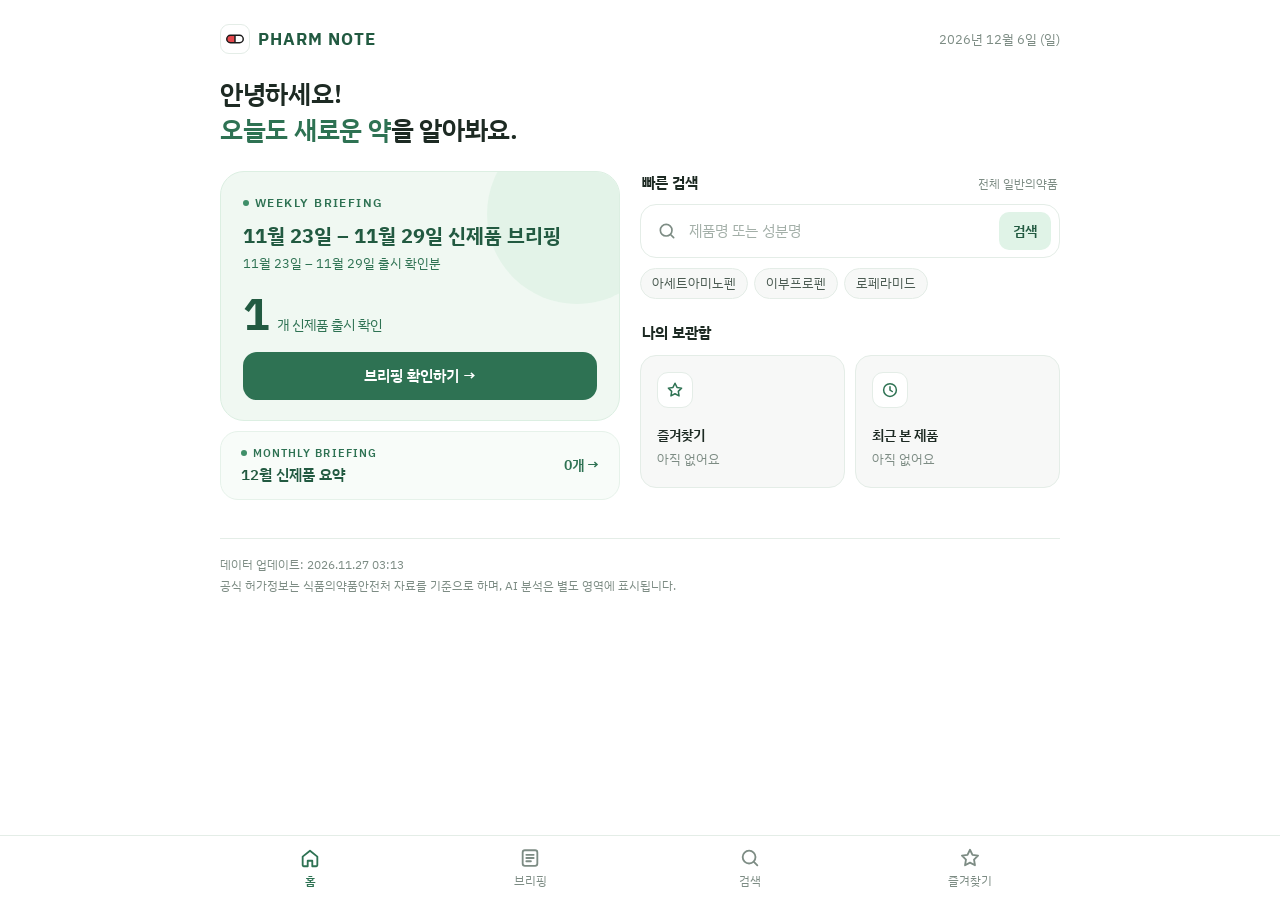
==== commit 527396cf: "Add files via upload" ====
--- a/index.html
+++ b/index.html
@@ -9,7 +9,7 @@
   <link rel="preconnect" href="https://fonts.googleapis.com">
   <link rel="preconnect" href="https://fonts.gstatic.com" crossorigin>
   <link rel="stylesheet" href="https://fonts.googleapis.com/css2?family=IBM+Plex+Sans+KR:wght@400;500;600;700&display=swap">
-  <link rel="stylesheet" href="styles/style.css?v=11">
+  <link rel="stylesheet" href="styles/style.css?v=12">
 </head>
 <body>
   <main class="page">
@@ -123,7 +123,7 @@
     </div>
   </nav>
 
-  <script src="js/app.js?v=11"></script>
-  <script src="js/home.js?v=11"></script>
+  <script src="js/app.js?v=12"></script>
+  <script src="js/home.js?v=12"></script>
 </body>
 </html>
--- a/styles/style.css
+++ b/styles/style.css
@@ -1070,3 +1070,6 @@
 .ps-dates { display: grid; grid-template-columns: 1fr 1fr; gap: 8px; margin-top: 10px; }
 .ps-dates label { font-size: 12.5px; font-weight: 600; color: var(--ink-soft); }
 .ps-dates input { display: block; width: 100%; margin-top: 4px; padding: 9px 10px; border: 1px solid var(--line); border-radius: 10px; font: inherit; font-size: 14px; }
+
+.badge.revived { background: #fff2dc; color: #8a5a12; }
+.tab-hint { margin: 0 2px 12px; font-size: 12.5px; line-height: 1.6; color: var(--muted); }
